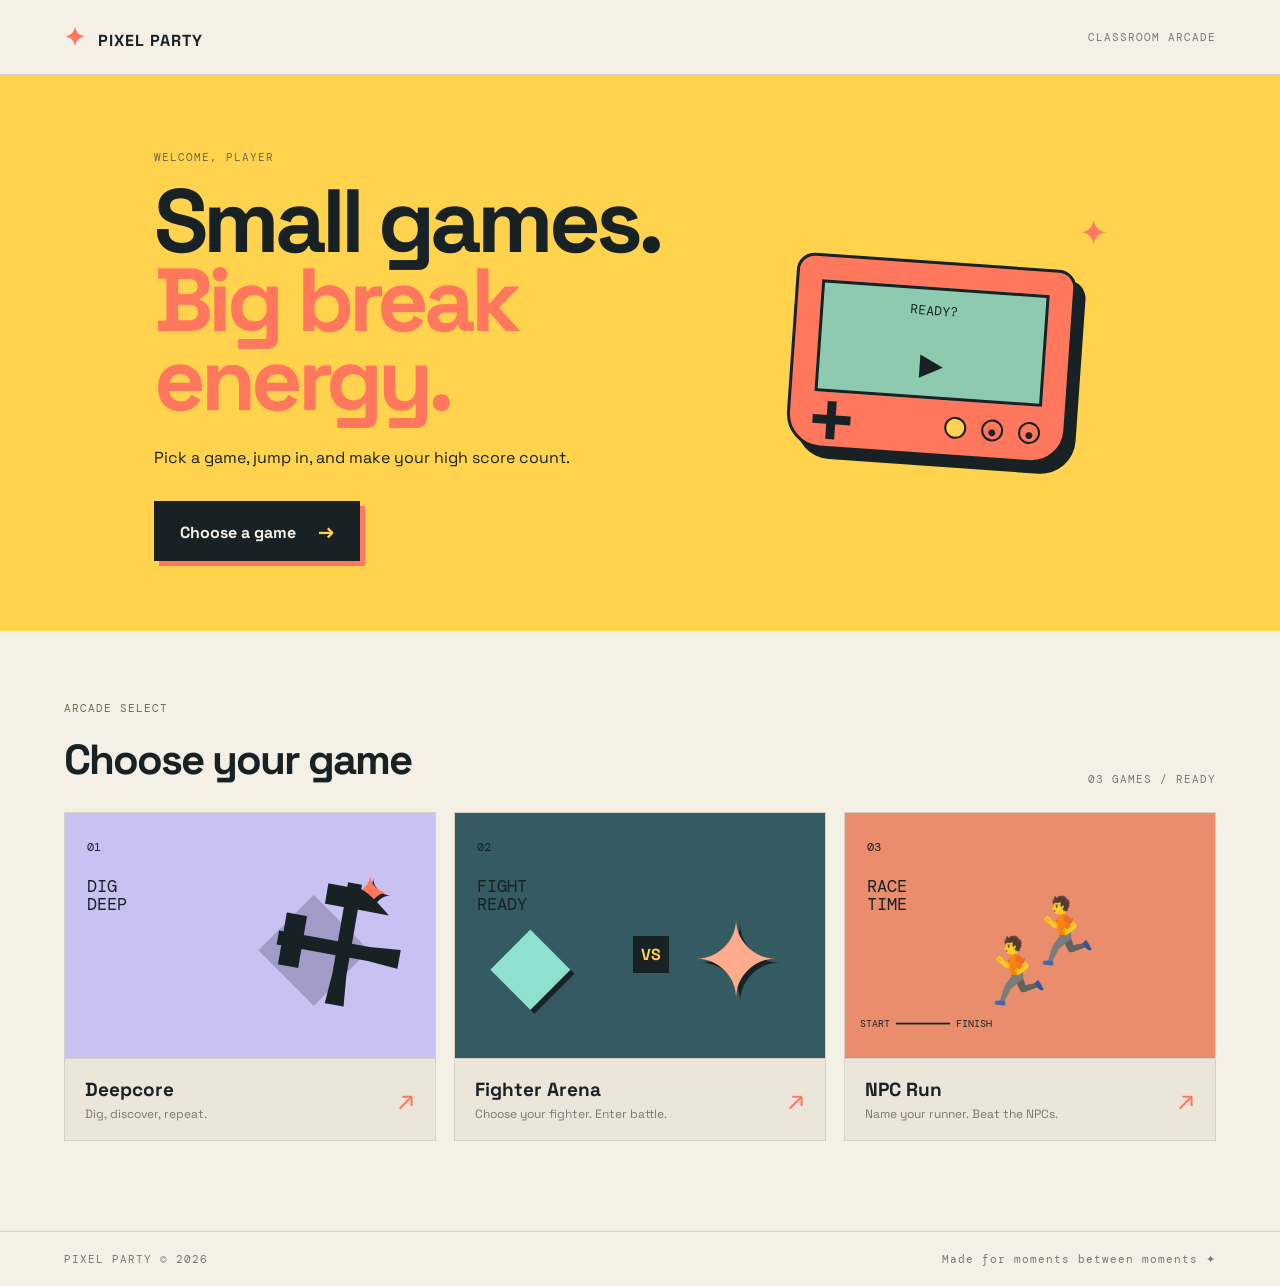
==== index.html @ 6f502d73 "chore: create initial project checkpoint" ====
<!doctype html><html lang="en"><head><meta charset="UTF-8"><meta name="viewport" content="width=device-width,initial-scale=1"><title>Pixel Party — Classroom Arcade</title><link rel="stylesheet" href="styles.css"></head><body><header class="topbar"><a class="logo" href="index.html"><span>✦</span> PIXEL PARTY</a><span class="school-tag">CLASSROOM ARCADE</span></header><main><section class="cover"><div class="cover-copy"><p class="kicker">WELCOME, PLAYER</p><h1>Small games.<br><i>Big break energy.</i></h1><p class="lede">Pick a game, jump in, and make your high score count.</p><a class="button primary" href="#games">Choose a game <span>→</span></a></div><div class="cover-art"><div class="sun">✦</div><div class="console"><div class="screen"><span>READY?</span><b>▶</b></div><div class="controls"><i></i><em></em><strong>●</strong><strong>●</strong></div></div></div></section><section class="games" id="games"><div class="section-top"><div><p class="kicker">ARCADE SELECT</p><h2>Choose your game</h2></div><span class="count">03 GAMES / READY</span></div><div class="game-grid"><a class="game-card clean-card" href="https://wryan0880-hash.github.io/Deepcore-Cave-Mining/"><div class="art"><span class="art-number">01</span><span class="art-title">DIG<br>DEEP</span><span class="room">◆</span><span class="trash t1">✦</span><span class="broom">⚒</span></div><div class="card-body"><div><h3>Deepcore</h3><p>Dig, discover, repeat.</p></div><span class="go">↗</span></div></a><a class="game-card hide-card" href="game.html?game=fighter"><div class="art fighter-art"><span class="art-number">02</span><span class="art-title">FIGHT<br>READY</span><span class="fighter-a">◆</span><span class="fighter-b">✦</span><b class="vs">VS</b></div><div class="card-body"><div><h3>Fighter Arena</h3><p>Choose your fighter. Enter battle.</p></div><span class="go">↗</span></div></a><a class="game-card maze-card" href="game.html?game=running"><div class="art runner-art"><span class="art-number">03</span><span class="art-title">RACE<br>TIME</span><span class="runner-a">🏃</span><span class="runner-b">🏃</span><span class="track">START ━━━━━━━━━ FINISH</span></div><div class="card-body"><div><h3>NPC Run</h3><p>Name your runner. Beat the NPCs.</p></div><span class="go">↗</span></div></a></div></section></main><footer><span>PIXEL PARTY © 2026</span><span>Made for moments between moments ✦</span></footer></body></html>
---- styles.css ----
@import url('https://fonts.googleapis.com/css2?family=DM+Mono&family=Space+Grotesk:wght@400;600;700&display=swap');:root{--ink:#182225;--cream:#f5f0e6;--orange:#ff775c;--yellow:#ffd34d;--mint:#bce8d2;--lav:#c9c1f1;--line:#d7d0c5}*{box-sizing:border-box}body{margin:0;background:var(--cream);color:var(--ink);font-family:'Space Grotesk',sans-serif}.topbar{height:75px;border-bottom:1px solid var(--line);display:flex;align-items:center;justify-content:space-between;padding:0 5vw}.logo{color:var(--ink);font-weight:700;letter-spacing:1px;text-decoration:none}.logo span{color:var(--orange);font-size:25px;margin-right:7px}.school-tag,.back,.count,.kicker,footer,.score small,.game-tip,.toolbar,.keys{font:11px 'DM Mono',monospace;letter-spacing:1px}.school-tag,.count{color:#777}.back{color:var(--cream);text-decoration:none}.cover{min-height:505px;padding:75px 12vw 70px;display:flex;justify-content:space-between;align-items:center;background:var(--yellow)}.cover-copy{max-width:510px}.kicker{color:#71684f;margin:0 0 18px}.cover h1{font-size:clamp(52px,7vw,92px);line-height:.88;letter-spacing:-5px;margin:0 0 27px}.cover h1 i{color:var(--orange);font-style:normal}.lede{font-size:16px;line-height:1.6;max-width:425px;margin:0 0 30px}.button{display:inline-block;padding:15px 24px;border:2px solid var(--ink);background:var(--ink);color:var(--cream);text-decoration:none;font-weight:700;box-shadow:5px 5px var(--orange)}.button span{color:var(--yellow);font-size:20px;margin-left:18px}.cover-art{width:380px;height:300px;position:relative}.console{position:absolute;top:55px;left:45px;width:280px;height:195px;background:var(--orange);border:3px solid var(--ink);border-radius:18px 18px 35px 35px;box-shadow:10px 10px var(--ink);transform:rotate(4deg);padding:23px}.screen{height:112px;border:3px solid var(--ink);background:#8dcab0;display:grid;place-items:center;color:var(--ink);font:13px 'DM Mono';gap:3px}.screen b{font-size:28px}.controls{display:flex;align-items:center;gap:15px;padding-top:16px}.controls i{width:38px;height:9px;background:var(--ink);display:block;position:relative}.controls i:after{content:'';position:absolute;width:9px;height:38px;background:var(--ink);left:14px;top:-14px}.controls em,.controls strong{width:22px;height:22px;border:2px solid var(--ink);border-radius:50%;font-style:normal;text-align:center}.controls em{margin-left:auto;background:var(--yellow)}.sun,.spark{position:absolute;color:var(--orange);font-size:35px}.sun{right:18px;top:5px}.spark-a{left:10px;bottom:20px}.spark-b{right:0;bottom:75px;font-size:50px}.games{padding:70px 5vw 90px}.section-top{display:flex;justify-content:space-between;align-items:end;margin-bottom:26px}.section-top h2{font-size:42px;letter-spacing:-2px;margin:0}.game-grid{display:grid;grid-template-columns:repeat(3,1fr);gap:18px}.game-card{color:var(--ink);text-decoration:none;border:1px solid var(--line);background:#ebe5da;transition:.2s}.game-card:hover{transform:translateY(-6px);box-shadow:7px 7px var(--orange)}.art{height:245px;position:relative;overflow:hidden;padding:22px}.clean-card .art{background:var(--lav)}.hide-card .art{background:var(--mint)}.maze-card .art{background:#ffb193}.art-number{font:12px 'DM Mono'}.art-title{position:absolute;left:22px;top:65px;font:17px 'DM Mono';line-height:1.05}.room{position:absolute;right:65px;bottom:28px;font-size:145px;color:#a29bc8}.trash{position:absolute;font-size:48px;color:var(--orange);text-shadow:3px 3px var(--ink)}.t1{right:45px;top:50px}.t2{right:125px;bottom:31px;color:var(--yellow)}.broom{position:absolute;right:30px;bottom:15px;font-size:150px;transform:rotate(-35deg)}.bush{position:absolute;right:36px;bottom:5px;font-size:180px;color:#60aa84}.eyes{position:absolute;right:96px;bottom:97px;font-size:25px;letter-spacing:12px;background:var(--ink);color:var(--cream);padding:4px 2px;border-radius:50%}.leaf{position:absolute;right:27px;top:31px;color:var(--orange);font-size:35px}.mini-maze{position:absolute;right:35px;top:48px;font:38px 'DM Mono';line-height:1.35;transform:rotate(-8deg)}.maze-dot{position:absolute;right:68px;bottom:42px;font-size:25px;color:var(--yellow)}.card-body{padding:18px 20px;display:flex;justify-content:space-between;align-items:center;border-top:1px solid var(--line)}.card-body h3{font-size:19px;margin:0 0 4px}.card-body p{color:#777;margin:0;font-size:12px}.go{font-size:27px;color:var(--orange)}footer{border-top:1px solid var(--line);padding:20px 5vw;color:#777;display:flex;justify-content:space-between}.game-page{background:var(--ink);color:var(--cream);min-height:100vh}.game-page .topbar{border-color:#41484a}.play{max-width:950px;margin:auto;padding:62px 24px}.play-head{display:flex;justify-content:space-between;align-items:end;margin-bottom:28px}.play-head .kicker{color:var(--yellow)}.play h1{font-size:clamp(45px,7vw,72px);letter-spacing:-4px;margin:0 0 8px}.play-head p:not(.kicker){color:#aeb4b1;margin:0}.score{border:1px solid #58605e;padding:12px 18px;text-align:right}.score small{display:block;color:#aeb4b1}.score b{font:29px 'DM Mono';color:var(--yellow)}#game-area{background:#eee8dd;color:var(--ink);padding:20px;border:1px solid #777;min-height:450px}.toolbar{display:flex;justify-content:space-between;align-items:center;margin-bottom:14px}.toolbar button{font:inherit;border:0;background:none;text-decoration:underline;cursor:pointer}.clean-board,.seek-board{height:360px;position:relative;overflow:hidden;border:5px solid #67607e}.clean-board{background:var(--lav)}.item{position:absolute;border:0;background:none;font-size:38px;cursor:pointer;transition:.15s}.item:hover{transform:scale(1.2)}.item.found{transform:scale(2);opacity:0}.seek-board{background:#9bd1ad;border-color:#477c5c}.seek-board:before{content:'🌳  🌿  🌳  🌿  🌳  🌿  🌳';position:absolute;inset:20px;color:#3b865a;font-size:75px;line-height:1.8;opacity:.7}.seek-board button{position:absolute;z-index:1;border:0;background:transparent;color:transparent;font-size:23px;cursor:pointer}.game-tip{text-align:center;color:#777;padding-top:15px}.maze-board{display:grid;grid-template-columns:repeat(9,1fr);max-width:540px;margin:auto;border:7px solid #5d556d;background:#5d556d;gap:4px}.cell{aspect-ratio:1;background:#ede2c9;display:grid;place-items:center;font-size:22px}.cell.wall{background:#5d556d}.cell.player{background:var(--orange)}.cell.goal{background:var(--yellow)}.keys{text-align:center;color:#777;margin-top:15px}@media(max-width:760px){.cover{padding:55px 8vw;display:block}.cover-art{width:100%;height:270px;margin-top:30px}.console{left:10%}.game-grid{grid-template-columns:1fr}.game-card:not(:first-child){display:none}.section-top{display:block}.count{display:block;margin-top:15px}.school-tag{display:none}.play{padding:45px 15px}.play-head{align-items:start}footer{display:block}footer span{display:block;margin:5px 0}}
.fighter-art{background:#345b61!important}.fighter-a,.fighter-b{position:absolute;font-size:105px;bottom:30px;text-shadow:4px 4px var(--ink)}.fighter-a{left:35px;color:#8ee1d1}.fighter-b{right:45px;color:#ffac8e}.vs{position:absolute;left:48%;top:50%;background:var(--ink);color:var(--yellow);padding:8px}.runner-art{background:#e98d6c!important}.runner-a,.runner-b{position:absolute;font-size:65px;bottom:45px}.runner-a{left:35%}.runner-b{right:30%;bottom:85px}.track{position:absolute;bottom:28px;left:15px;font:10px 'DM Mono'}.fighter-select,.battle,.runner-game{background:#eee8dd;color:var(--ink);padding:28px;text-align:center;border:2px solid #777}.fighter-choice{display:flex;justify-content:center;gap:12px;margin:25px 0}.fighter-choice button{width:150px;height:170px;background:#394d67;color:white;border:2px solid #777;font-size:60px;cursor:pointer}.fighter-choice button:nth-child(2){background:#345b61}.fighter-choice button:nth-child(3){background:#713e55}.fighter-choice button.selected,.fighter-choice button:hover{border-color:var(--orange);box-shadow:5px 5px var(--orange)}.fighter-choice b,.fighter-choice small{display:block;font-size:18px}.fighter-choice small{font:10px 'DM Mono'}.fighter-select button:disabled{opacity:.5}.battle{display:none}.battle-stage{font-size:75px;display:flex;justify-content:center;gap:40px;margin:25px}.battle-stage span{font:20px 'DM Mono';padding-top:25px}.battle-menu,.move-list{display:flex;justify-content:center;gap:8px;margin:18px;flex-wrap:wrap}.battle-menu button,.move-list button{background:#292a32;color:var(--cream);border:2px solid #777;padding:12px;font:11px 'DM Mono';cursor:pointer}.move-list button:hover,.battle-menu button:hover{border-color:var(--orange)}.runner-game{background:linear-gradient(#e9906c 0 38%,#3e4d5e 38%);min-height:520px;overflow:hidden}.runner-game input{padding:14px;background:#20252b;color:white;border:2px solid #aaa;margin:14px}.run-track{height:270px;margin-top:25px;position:relative;border:3px solid var(--yellow);background:repeating-linear-gradient(0deg,transparent 0 50px,rgba(255,255,255,.5) 51px 53px);overflow:hidden}.start-line,.finish-line{position:absolute;top:0;bottom:0;border-left:4px solid var(--yellow);writing-mode:vertical-rl;padding:10px;font:10px 'DM Mono';color:var(--yellow)}.start-line{left:3%}.finish-line{right:4%}.you-run,.npc{position:absolute;left:7%;font-size:55px}.you-run{top:8px;filter:drop-shadow(0 0 5px var(--yellow));z-index:2}.you-run b{font:10px 'DM Mono';display:block;color:var(--yellow)}.npc{animation:none}.n1{top:60px}.n2{top:112px}.n3{top:164px}.runner-game.racing .you-run,.runner-game.racing .npc{animation:run-right 8s linear forwards}.n1{animation-delay:.4s!important}.n2{animation-delay:.8s!important}.n3{animation-delay:1.1s!important}@keyframes run-right{to{left:82%}}.timing{width:170px;height:60px;margin:20px auto;border:3px solid var(--yellow);border-radius:50%;display:grid;place-items:center;font:10px 'DM Mono'}.timing.ready{animation:ring 1.3s linear infinite}@keyframes ring{0%{box-shadow:0 0 0 40px rgba(255,212,73,.05)}100%{box-shadow:0 0 0 2px var(--orange)}}
.timing-panel{margin:20px auto;padding:18px;max-width:420px;background:#292a32;color:var(--cream);border:2px solid var(--yellow)}.timing-panel b{display:block;color:var(--yellow);font:12px 'DM Mono';margin-bottom:14px}.timing-panel small{display:block;color:#aaa;font:10px 'DM Mono';margin-top:12px}.timing-bar{height:20px;background:#555;border:2px solid #aaa;position:relative;cursor:pointer;overflow:hidden}.timing-bar:after{content:'';position:absolute;left:43%;width:14%;height:100%;background:var(--orange)}.timing-bar i{position:absolute;left:0;top:-4px;height:26px;width:5px;background:white;box-shadow:0 0 8px white;z-index:2}
.timing-bar:after{left:36%!important;width:28%!important}
.game-page #game-area{background:transparent;color:var(--cream);border:0;padding:0}.fighter-select,.battle,.runner-game{background:#191a1e;color:var(--cream);border:2px solid var(--yellow);box-shadow:7px 7px var(--orange)}.fighter-select p,.battle p,.runner-game p{color:#aaa}.fighter-choice button{background:#292a32;color:var(--cream);border-color:#777}.fighter-choice button:nth-child(2){background:#345b61}.fighter-choice button:nth-child(3){background:#713e55}.battle h2,.runner-game h2{color:var(--cream)}.battle-menu button,.move-list button{background:#292a32;color:var(--cream);border-color:#777}.battle-menu button:hover,.move-list button:hover{border-color:var(--yellow);color:var(--yellow)}.runner-game input{background:#292a32;border-color:#777;color:var(--cream)}
.move-list button[data-damage]::after{content:attr(data-damage) ' DMG';margin-left:12px;color:var(--orange);font:10px 'DM Mono'}
.tranquil-game{background:linear-gradient(145deg,#202d3a,#314f58)!important;color:var(--cream)!important;min-height:430px}.calm-meter{height:34px;max-width:580px;margin:45px auto 28px;position:relative;background:#18232b;border:3px solid #8bd6c0;border-radius:8px;cursor:pointer;overflow:hidden}.calm-zone{position:absolute;left:38%;width:24%;height:100%;background:#86d6aa;box-shadow:0 0 22px #86d6aa}.calm-marker{position:absolute;left:0;top:-7px;width:8px;height:42px;background:#fff4bd;box-shadow:0 0 12px #fff4bd;z-index:2}.calm-marker.calm-moving{animation:calm-slide 1.8s ease-in-out infinite alternate}@keyframes calm-slide{from{left:2%}to{left:96%}}
.lane-rhythm{background:linear-gradient(160deg,#1d3440,#263b4e);color:var(--cream);padding:28px;text-align:center;border:2px solid #86d6aa;box-shadow:0 0 25px rgba(134,214,170,.25)}.falling-lanes{display:grid;grid-template-columns:repeat(4,1fr);gap:5px;max-width:520px;height:390px;margin:25px auto;overflow:hidden;background:#18242e;border:3px solid #86d6aa}.falling-lanes>div{position:relative;border-left:1px solid #42606b;border-right:1px solid #42606b;background:linear-gradient(#243744,#1b2934)}.falling-lanes>div:after{content:'';position:absolute;left:0;right:0;bottom:45px;height:4px;background:#fff0ad;box-shadow:0 0 12px #fff0ad}.falling-lanes b{position:absolute;bottom:13px;left:0;right:0;color:#86d6aa;font:12px 'DM Mono';z-index:3}.falling-note{position:absolute;left:50%;top:-30px;transform:translateX(-50%);color:#fff0ad;font-size:30px;text-shadow:0 0 12px #86d6aa;animation:beat-fall 1.9s linear forwards;z-index:2}.falling-lanes>div.hit{background:#41635f}.falling-lanes>div.hit:after{box-shadow:0 0 25px #fff0ad}@keyframes beat-fall{to{top:calc(100% - 72px)}}
.mode-select{display:flex;justify-content:center;gap:8px;margin:18px}.mode-select button{background:#243744;color:var(--cream);border:2px solid #5b8185;padding:10px 15px;font:11px 'DM Mono';cursor:pointer}.mode-select button.selected,.mode-select button:hover{background:#86d6aa;color:#182225;border-color:#fff0ad}.falling-note{animation-duration:var(--fall-time,1.9s)}
.lane-rhythm.hard-mode .falling-note{animation-duration:.72s!important}.lane-rhythm.hard-mode .falling-lanes>div:after{background:#ff775c;box-shadow:0 0 18px #ff775c}.lane-rhythm.hard-mode .falling-lanes{border-color:#ff775c}
.lane-rhythm .falling-note{animation-duration:1.9s!important}.lane-rhythm .falling-lanes>div:after{height:16px;bottom:38px}
.lane-rhythm{position:relative;background:linear-gradient(160deg,#172d3b,#245263)!important;border:1px solid #91e1c2!important;box-shadow:0 14px 35px rgba(4,18,28,.45),inset 0 0 45px rgba(145,225,194,.08)!important;overflow:hidden}.lane-rhythm:before{content:'〰 〰 〰 〰 〰 〰 〰 〰';position:absolute;left:-5%;right:-5%;bottom:16px;color:rgba(145,225,194,.14);font-size:30px;letter-spacing:18px;white-space:nowrap;pointer-events:none}.lane-rhythm h2{font-weight:600;letter-spacing:-1px}.lane-rhythm .kicker{color:#91e1c2}.falling-lanes{position:relative;z-index:1;border:1px solid rgba(145,225,194,.45);border-radius:10px;box-shadow:0 0 24px rgba(145,225,194,.14);background:rgba(8,24,34,.72)}.falling-lanes>div{background:linear-gradient(180deg,rgba(42,77,91,.6),rgba(13,31,42,.78));border-color:rgba(145,225,194,.16)}.falling-lanes>div:after{height:18px!important;bottom:36px!important;background:#fff0ad;border-radius:99px;box-shadow:0 0 18px #fff0ad}.falling-lanes b{color:#91e1c2}.falling-note{color:#fff0ad;font-size:26px;text-shadow:0 0 8px #fff0ad,0 0 20px #91e1c2}.mode-select button{border-radius:99px}.lane-rhythm .button{position:relative;z-index:2;background:#91e1c2;color:#172d3b;box-shadow:4px 4px #ffd34d}.lane-rhythm .button:hover{background:#fff0ad}.lane-rhythm #beat-score{color:#fff0ad;font-weight:600;letter-spacing:1px}
.falling-note{animation-fill-mode:forwards}@keyframes beat-fall{from{top:-30px}to{top:calc(100% + 35px)}}
.falling-note{font-size:18px!important;line-height:1;width:20px;height:20px;text-align:center}
.falling-note{font-size:20px!important;width:32px;height:32px;line-height:32px;border-radius:50%;background:#fff0ad;color:#245263;box-shadow:0 0 14px #fff0ad;text-shadow:none}
.falling-lanes>div:after{left:50%!important;right:auto!important;bottom:28px!important;width:46px;height:46px!important;transform:translateX(-50%);border-radius:50%;background:rgba(255,240,173,.22)!important;border:3px solid #fff0ad;box-shadow:0 0 18px #fff0ad!important}
.rhythm-feedback{position:absolute;left:50%;top:50%;transform:translate(-50%,-50%);z-index:8;color:#fff0ad;font:700 24px 'DM Mono';letter-spacing:2px;text-shadow:0 0 12px #86d6aa;pointer-events:none;animation:feedback-pop .65s ease-out forwards}@keyframes feedback-pop{from{opacity:1;transform:translate(-50%,-50%) scale(.8)}to{opacity:0;transform:translate(-50%,-90%) scale(1.15)}}
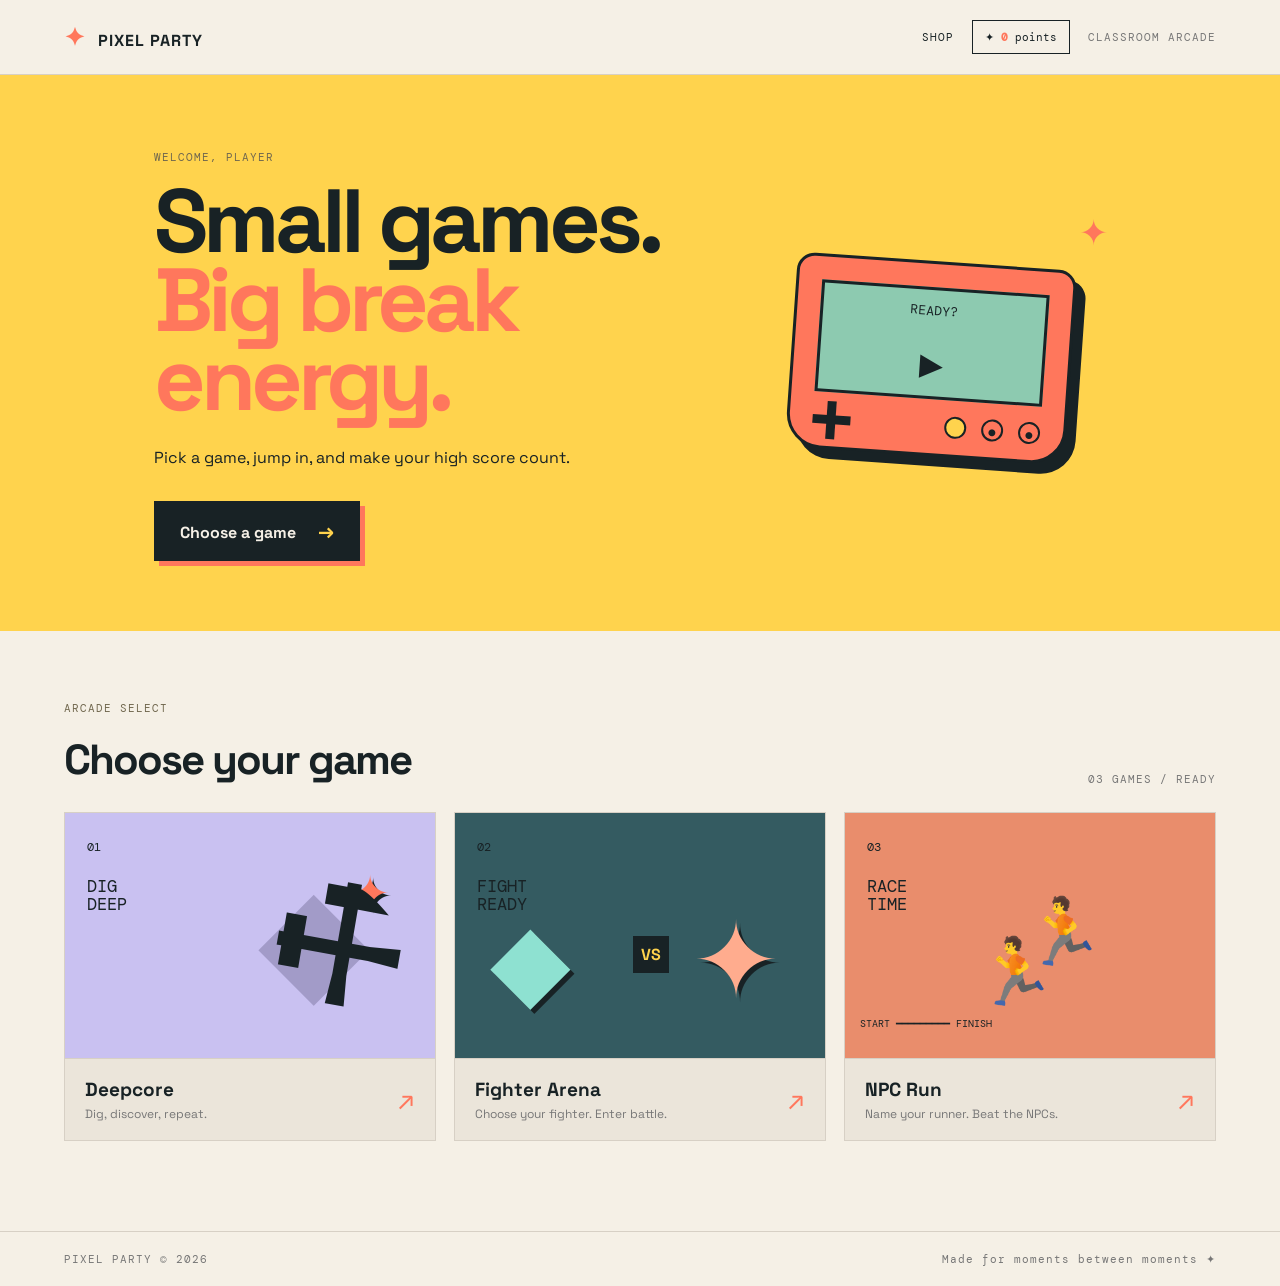
==== commit b63d5b5e: "feat: add local points system and retro style shop" ====
--- a/index.html
+++ b/index.html
@@ -1 +1,5 @@
-<!doctype html><html lang="en"><head><meta charset="UTF-8"><meta name="viewport" content="width=device-width,initial-scale=1"><title>Pixel Party — Classroom Arcade</title><link rel="stylesheet" href="styles.css"></head><body><header class="topbar"><a class="logo" href="index.html"><span>✦</span> PIXEL PARTY</a><span class="school-tag">CLASSROOM ARCADE</span></header><main><section class="cover"><div class="cover-copy"><p class="kicker">WELCOME, PLAYER</p><h1>Small games.<br><i>Big break energy.</i></h1><p class="lede">Pick a game, jump in, and make your high score count.</p><a class="button primary" href="#games">Choose a game <span>→</span></a></div><div class="cover-art"><div class="sun">✦</div><div class="console"><div class="screen"><span>READY?</span><b>▶</b></div><div class="controls"><i></i><em></em><strong>●</strong><strong>●</strong></div></div></div></section><section class="games" id="games"><div class="section-top"><div><p class="kicker">ARCADE SELECT</p><h2>Choose your game</h2></div><span class="count">03 GAMES / READY</span></div><div class="game-grid"><a class="game-card clean-card" href="https://wryan0880-hash.github.io/Deepcore-Cave-Mining/"><div class="art"><span class="art-number">01</span><span class="art-title">DIG<br>DEEP</span><span class="room">◆</span><span class="trash t1">✦</span><span class="broom">⚒</span></div><div class="card-body"><div><h3>Deepcore</h3><p>Dig, discover, repeat.</p></div><span class="go">↗</span></div></a><a class="game-card hide-card" href="game.html?game=fighter"><div class="art fighter-art"><span class="art-number">02</span><span class="art-title">FIGHT<br>READY</span><span class="fighter-a">◆</span><span class="fighter-b">✦</span><b class="vs">VS</b></div><div class="card-body"><div><h3>Fighter Arena</h3><p>Choose your fighter. Enter battle.</p></div><span class="go">↗</span></div></a><a class="game-card maze-card" href="game.html?game=running"><div class="art runner-art"><span class="art-number">03</span><span class="art-title">RACE<br>TIME</span><span class="runner-a">🏃</span><span class="runner-b">🏃</span><span class="track">START ━━━━━━━━━ FINISH</span></div><div class="card-body"><div><h3>NPC Run</h3><p>Name your runner. Beat the NPCs.</p></div><span class="go">↗</span></div></a></div></section></main><footer><span>PIXEL PARTY © 2026</span><span>Made for moments between moments ✦</span></footer></body></html>
+<!doctype html>
+<html lang="en"><head><meta charset="UTF-8"><meta name="viewport" content="width=device-width,initial-scale=1,maximum-scale=1,user-scalable=no,viewport-fit=cover"><meta name="theme-color" content="#ffd34d"><title>Pixel Party — Classroom Arcade</title><link rel="stylesheet" href="styles.css"><script src="score.js"></script></head>
+<body><header class="topbar"><a class="logo" href="index.html"><span>✦</span> PIXEL PARTY</a><nav><a class="nav-link" href="shop.html">Shop</a><span class="points-pill">✦ <b data-points>0</b> points</span><span class="school-tag">CLASSROOM ARCADE</span></nav></header>
+<main><section class="cover"><div class="cover-copy"><p class="kicker">WELCOME, PLAYER</p><h1>Small games.<br><i>Big break energy.</i></h1><p class="lede">Pick a game, jump in, and make your high score count.</p><a class="button primary" href="#games">Choose a game <span>→</span></a></div><div class="cover-art"><div class="sun">✦</div><div class="console"><div class="screen"><span>READY?</span><b>▶</b></div><div class="controls"><i></i><em></em><strong>●</strong><strong>●</strong></div></div></div></section>
+<section class="games" id="games"><div class="section-top"><div><p class="kicker">ARCADE SELECT</p><h2>Choose your game</h2></div><span class="count">03 GAMES / READY</span></div><div class="game-grid"><a class="game-card clean-card" href="https://wryan0880-hash.github.io/Deepcore-Cave-Mining/"><div class="art"><span class="art-number">01</span><span class="art-title">DIG<br>DEEP</span><span class="room">◆</span><span class="trash t1">✦</span><span class="broom">⚒</span></div><div class="card-body"><div><h3>Deepcore</h3><p>Dig, discover, repeat.</p></div><span class="go">↗</span></div></a><a class="game-card hide-card" href="game.html?game=fighter"><div class="art fighter-art"><span class="art-number">02</span><span class="art-title">FIGHT<br>READY</span><span class="fighter-a">◆</span><span class="fighter-b">✦</span><b class="vs">VS</b></div><div class="card-body"><div><h3>Fighter Arena</h3><p>Choose your fighter. Enter battle.</p></div><span class="go">↗</span></div></a><a class="game-card maze-card" href="game.html?game=running"><div class="art runner-art"><span class="art-number">03</span><span class="art-title">RACE<br>TIME</span><span class="runner-a">🏃</span><span class="runner-b">🏃</span><span class="track">START ━━━━━━━━━ FINISH</span></div><div class="card-body"><div><h3>NPC Run</h3><p>Name your runner. Beat the NPCs.</p></div><span class="go">↗</span></div></a></div></section></main><footer><span>PIXEL PARTY © 2026</span><span>Made for moments between moments ✦</span></footer></body></html>
--- a/styles.css
+++ b/styles.css
@@ -13,5 +13,16 @@
 .falling-note{animation-fill-mode:forwards}@keyframes beat-fall{from{top:-30px}to{top:calc(100% + 35px)}}
 .falling-note{font-size:18px!important;line-height:1;width:20px;height:20px;text-align:center}
 .falling-note{font-size:20px!important;width:32px;height:32px;line-height:32px;border-radius:50%;background:#fff0ad;color:#245263;box-shadow:0 0 14px #fff0ad;text-shadow:none}
+.button,.game-card,.game-card *,.fighter-choice button,.battle-menu button,.move-list button,.mode-select button,.timing-bar,.calm-meter,.falling-lanes>[data-key]{touch-action:manipulation}
+html{min-height:100%;overscroll-behavior:none}body{min-height:100dvh;overscroll-behavior:none;-webkit-tap-highlight-color:transparent}button,a{touch-action:manipulation}button{min-height:44px}
+@media(max-width:760px){
+  .topbar{height:58px;padding:0 max(18px,env(safe-area-inset-left)) 0 max(18px,env(safe-area-inset-right))}
+  .cover{min-height:calc(100dvh - 58px);padding:34px 20px 28px;overflow:hidden}.cover h1{font-size:clamp(43px,14vw,68px);letter-spacing:-3px}.cover-art{height:210px;margin-top:12px}.console{top:18px;left:50%;width:min(280px,84vw);transform:translateX(-50%) rotate(3deg)}
+  .games{padding:42px 20px 55px}.section-top h2{font-size:34px}.game-grid{gap:16px}.art{height:205px}.game-card:hover{transform:none}.card-body{min-height:82px;padding:16px}.go{font-size:32px}
+  footer{padding:18px 20px;font-size:10px}
+  .game-page{height:100dvh;min-height:100dvh;overflow:hidden}.play{height:calc(100dvh - 58px);overflow:hidden;padding:22px 12px 18px}.play-head{margin-bottom:14px}.play h1{font-size:clamp(34px,11vw,54px);letter-spacing:-2px}.play-head p:not(.kicker){font-size:13px}.game-page #game-area{max-height:calc(100dvh - 160px);overflow:hidden}.fighter-select,.battle,.runner-game,.lane-rhythm{padding:16px 12px}.fighter-choice{gap:7px;margin:16px 0}.fighter-choice button{width:31%;height:132px;font-size:42px;padding:5px}.fighter-choice b{font-size:14px}.fighter-choice small{font-size:8px}.battle-stage{font-size:55px;gap:18px;margin:16px}.battle-menu,.move-list{gap:7px;margin:12px 0}.battle-menu button,.move-list button{min-height:48px;padding:10px 8px}.runner-game{min-height:0}.runner-game input{width:100%;margin:10px 0}.runner-game .button{width:100%}.run-track{height:220px;margin-top:15px}.timing-panel{margin:12px auto;padding:12px}.falling-lanes{height:min(52vh,330px);margin:16px auto}.lane-rhythm .button{width:100%}.mode-select{gap:5px;margin:12px 0}.mode-select button{flex:1;padding:10px 4px}.tranquil-game{min-height:0}.calm-meter{margin:28px auto 20px}
+}
+.topbar nav{display:flex;align-items:center;gap:18px}.nav-link{color:inherit;text-decoration:none;font:11px 'DM Mono',monospace;letter-spacing:1px;text-transform:uppercase}.points-pill{border:1px solid currentColor;padding:9px 12px;font:11px 'DM Mono',monospace;white-space:nowrap}.points-pill b{color:var(--orange)}.shop-main{max-width:900px;margin:auto;padding:70px 5vw}.shop-main h1{font-size:clamp(48px,7vw,82px);letter-spacing:-4px;margin:0 0 18px}.shop-main .lede{max-width:560px}.shop-card{display:grid;grid-template-columns:220px 1fr;gap:30px;margin-top:42px;padding:30px;border:1px solid var(--line);background:#ebe5da}.shop-art{display:grid;place-items:center;background:var(--orange);border:3px solid var(--ink);font-size:120px;min-height:220px;box-shadow:8px 8px var(--ink)}.shop-copy h2{font-size:32px;margin:0 0 10px}.shop-copy p{line-height:1.6}.shop-note{font:12px 'DM Mono',monospace;color:#777}.shop-note b{color:var(--orange)}button:disabled{cursor:not-allowed;opacity:.55}.retro{--ink:#2d1b10;--cream:#f7dba5;--orange:#d95f27;--yellow:#f1b83b;--mint:#b8c96b;--lav:#d39a67;--line:#9b633e}.retro body{font-family:'DM Mono',monospace}.retro .cover{background:var(--yellow)}.retro .game-card,.retro .shop-card{border-width:2px;box-shadow:5px 5px var(--ink)}
+@media(max-width:760px){.topbar nav{gap:8px}.school-tag{display:none}.points-pill{padding:8px}.shop-main{padding:42px 20px}.shop-card{grid-template-columns:1fr;padding:18px;gap:20px}.shop-art{min-height:150px;font-size:90px}}
 .falling-lanes>div:after{left:50%!important;right:auto!important;bottom:28px!important;width:46px;height:46px!important;transform:translateX(-50%);border-radius:50%;background:rgba(255,240,173,.22)!important;border:3px solid #fff0ad;box-shadow:0 0 18px #fff0ad!important}
 .rhythm-feedback{position:absolute;left:50%;top:50%;transform:translate(-50%,-50%);z-index:8;color:#fff0ad;font:700 24px 'DM Mono';letter-spacing:2px;text-shadow:0 0 12px #86d6aa;pointer-events:none;animation:feedback-pop .65s ease-out forwards}@keyframes feedback-pop{from{opacity:1;transform:translate(-50%,-50%) scale(.8)}to{opacity:0;transform:translate(-50%,-90%) scale(1.15)}}
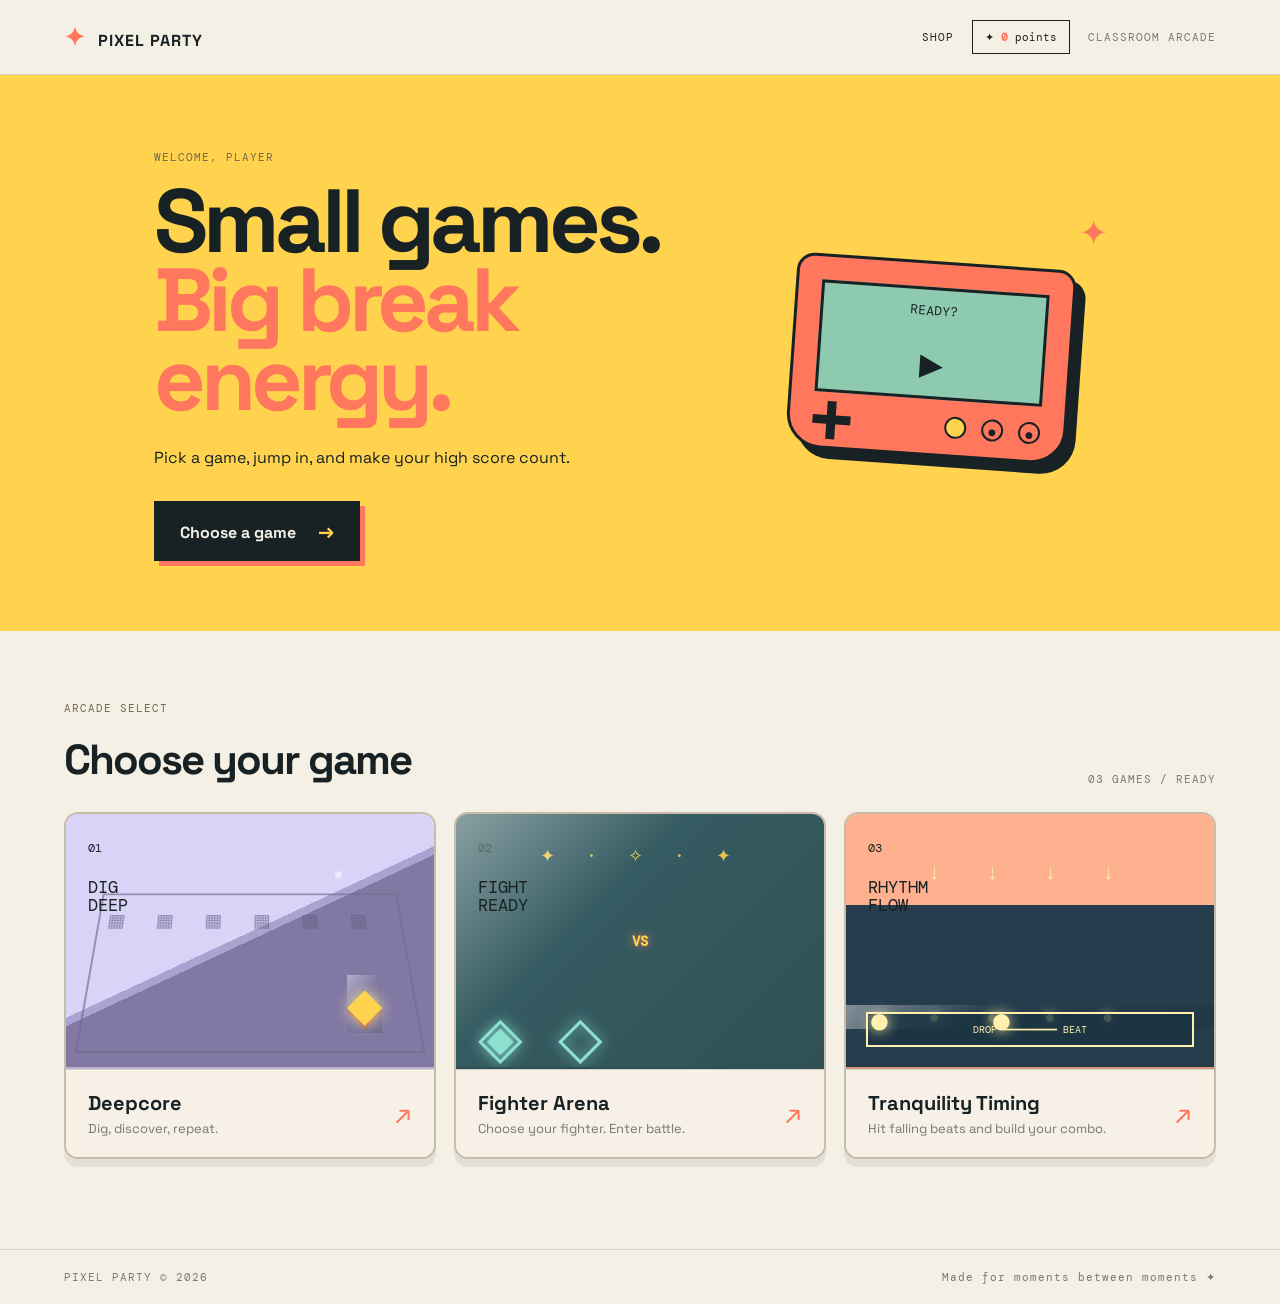
==== commit 422b6cdb: "chore: save point before Fuse Zoo button change" ====
--- a/index.html
+++ b/index.html
@@ -2,4 +2,4 @@
 <html lang="en"><head><meta charset="UTF-8"><meta name="viewport" content="width=device-width,initial-scale=1,maximum-scale=1,user-scalable=no,viewport-fit=cover"><meta name="theme-color" content="#ffd34d"><title>Pixel Party — Classroom Arcade</title><link rel="stylesheet" href="styles.css"><script src="score.js"></script></head>
 <body><header class="topbar"><a class="logo" href="index.html"><span>✦</span> PIXEL PARTY</a><nav><a class="nav-link" href="shop.html">Shop</a><span class="points-pill">✦ <b data-points>0</b> points</span><span class="school-tag">CLASSROOM ARCADE</span></nav></header>
 <main><section class="cover"><div class="cover-copy"><p class="kicker">WELCOME, PLAYER</p><h1>Small games.<br><i>Big break energy.</i></h1><p class="lede">Pick a game, jump in, and make your high score count.</p><a class="button primary" href="#games">Choose a game <span>→</span></a></div><div class="cover-art"><div class="sun">✦</div><div class="console"><div class="screen"><span>READY?</span><b>▶</b></div><div class="controls"><i></i><em></em><strong>●</strong><strong>●</strong></div></div></div></section>
-<section class="games" id="games"><div class="section-top"><div><p class="kicker">ARCADE SELECT</p><h2>Choose your game</h2></div><span class="count">03 GAMES / READY</span></div><div class="game-grid"><a class="game-card clean-card" href="https://wryan0880-hash.github.io/Deepcore-Cave-Mining/"><div class="art"><span class="art-number">01</span><span class="art-title">DIG<br>DEEP</span><span class="room">◆</span><span class="trash t1">✦</span><span class="broom">⚒</span></div><div class="card-body"><div><h3>Deepcore</h3><p>Dig, discover, repeat.</p></div><span class="go">↗</span></div></a><a class="game-card hide-card" href="game.html?game=fighter"><div class="art fighter-art"><span class="art-number">02</span><span class="art-title">FIGHT<br>READY</span><span class="fighter-a">◆</span><span class="fighter-b">✦</span><b class="vs">VS</b></div><div class="card-body"><div><h3>Fighter Arena</h3><p>Choose your fighter. Enter battle.</p></div><span class="go">↗</span></div></a><a class="game-card maze-card" href="game.html?game=running"><div class="art runner-art"><span class="art-number">03</span><span class="art-title">RACE<br>TIME</span><span class="runner-a">🏃</span><span class="runner-b">🏃</span><span class="track">START ━━━━━━━━━ FINISH</span></div><div class="card-body"><div><h3>NPC Run</h3><p>Name your runner. Beat the NPCs.</p></div><span class="go">↗</span></div></a></div></section></main><footer><span>PIXEL PARTY © 2026</span><span>Made for moments between moments ✦</span></footer></body></html>
+<section class="games" id="games"><div class="section-top"><div><p class="kicker">ARCADE SELECT</p><h2>Choose your game</h2></div><span class="count">03 GAMES / READY</span></div><div class="game-grid"><a class="game-card clean-card" href="https://wryan0880-hash.github.io/Deepcore-Cave-Mining/"><div class="art"><span class="art-number">01</span><span class="art-title">DIG<br>DEEP</span><span class="room">◆</span><span class="trash t1">✦</span><span class="broom">⚒</span></div><div class="card-body"><div><h3>Deepcore</h3><p>Dig, discover, repeat.</p></div><span class="go">↗</span></div></a><a class="game-card hide-card" href="game.html?game=fighter"><div class="art fighter-art"><span class="art-number">02</span><span class="art-title">FIGHT<br>READY</span><span class="fighter-a">◆</span><span class="fighter-b">✦</span><b class="vs">VS</b></div><div class="card-body"><div><h3>Fighter Arena</h3><p>Choose your fighter. Enter battle.</p></div><span class="go">↗</span></div></a><a class="game-card maze-card" href="game.html?game=running"><div class="art runner-art"><span class="art-number">03</span><span class="art-title">RHYTHM<br>FLOW</span><span class="runner-a">◆</span><span class="runner-b">✦</span><span class="track">DROP ━━━━━━━━━ BEAT</span></div><div class="card-body"><div><h3>Tranquility Timing</h3><p>Hit falling beats and build your combo.</p></div><span class="go">↗</span></div></a></div></section></main><footer><span>PIXEL PARTY © 2026</span><span>Made for moments between moments ✦</span></footer></body></html>
--- a/styles.css
+++ b/styles.css
@@ -26,3 +26,18 @@
 @media(max-width:760px){.topbar nav{gap:8px}.school-tag{display:none}.points-pill{padding:8px}.shop-main{padding:42px 20px}.shop-card{grid-template-columns:1fr;padding:18px;gap:20px}.shop-art{min-height:150px;font-size:90px}}
 .falling-lanes>div:after{left:50%!important;right:auto!important;bottom:28px!important;width:46px;height:46px!important;transform:translateX(-50%);border-radius:50%;background:rgba(255,240,173,.22)!important;border:3px solid #fff0ad;box-shadow:0 0 18px #fff0ad!important}
 .rhythm-feedback{position:absolute;left:50%;top:50%;transform:translate(-50%,-50%);z-index:8;color:#fff0ad;font:700 24px 'DM Mono';letter-spacing:2px;text-shadow:0 0 12px #86d6aa;pointer-events:none;animation:feedback-pop .65s ease-out forwards}@keyframes feedback-pop{from{opacity:1;transform:translate(-50%,-50%) scale(.8)}to{opacity:0;transform:translate(-50%,-90%) scale(1.15)}}
+.game-card{border:2px solid #c8bca8;border-radius:14px;overflow:hidden;background:#f6f0e6;box-shadow:0 8px 0 rgba(24,34,37,.08)}.game-card:hover{box-shadow:8px 10px 0 var(--orange)}.art{height:255px;border-bottom:2px solid rgba(24,34,37,.18);isolation:isolate}.art:after{content:'';position:absolute;inset:0;pointer-events:none;opacity:.28;background:linear-gradient(135deg,rgba(255,255,255,.42),transparent 38%,rgba(24,34,37,.18))}.clean-card .art{background:radial-gradient(circle at 74% 24%,#fff8 0 3px,transparent 4px),linear-gradient(155deg,#d9d3f8 0 48%,#aaa2d0 48% 50%,#8178a4 50%)}.clean-card .art:before{content:'▦  ▦  ▦  ▦  ▦  ▦';position:absolute;inset:72px 24px 20px;color:#625b82;font:20px/2.1 'DM Mono';letter-spacing:10px;opacity:.65;border:2px solid #70698e;padding:8px;transform:perspective(160px) rotateX(10deg)}.clean-card .art:after{content:'◆';inset:auto 52px 34px auto;color:#ffd34d;opacity:1;font-size:46px;text-shadow:0 0 16px #fff0a0,0 4px 0 #a85f4c;z-index:1}.clean-card .art .room{opacity:.22;font-size:130px;z-index:0}.hide-card .art{background:radial-gradient(circle at 50% 20%,#8de4d5 0 2px,transparent 3px),linear-gradient(145deg,#244c57,#18323f 62%,#101d2c)}.fighter-art:before{content:'✦  ·  ✧  ·  ✦';position:absolute;inset:30px 0 auto;text-align:center;color:#ffd34d;font:18px 'DM Mono';letter-spacing:10px;opacity:.9}.fighter-art:after{content:'VS';inset:0;display:grid;place-items:center;color:#ffd34d;font:700 14px 'DM Mono';opacity:1;text-shadow:0 0 10px #ff775c;z-index:2}.fighter-art .fighter-a,.fighter-art .fighter-b{z-index:1;bottom:34px;font-size:112px;filter:drop-shadow(0 0 12px currentColor)}.fighter-art .fighter-a:after{content:'NOVA';display:block}.fighter-art .fighter-b:after{content:'BYTE';display:block}.runner-art{background:linear-gradient(#ffb08e 0 36%,#263d4d 36% 100%)!important}.runner-art:before{content:'↓   ↓   ↓   ↓';position:absolute;top:43px;left:0;right:0;color:#fff0ad;font:22px 'DM Mono';letter-spacing:17px;text-align:center;opacity:.85}.runner-art:after{content:'●   ●   ●   ●';inset:auto 0 38px;text-align:center;color:#fff0ad;font:18px 'DM Mono';letter-spacing:18px;opacity:1;text-shadow:0 0 12px #fff0ad;z-index:2}.runner-art .track{left:20px;right:20px;bottom:20px;padding:9px 8px;border:2px solid #fff0ad;background:#18323fcc;color:#fff0ad;text-align:center;z-index:3}.runner-art .runner-a,.runner-art .runner-b{z-index:1;filter:drop-shadow(0 0 7px rgba(255,240,173,.75))}.runner-art .runner-a{left:24%;bottom:73px}.runner-art .runner-b{right:24%;bottom:107px}.art-number,.art-title{z-index:4}.card-body{background:#f6f0e6;padding:20px 22px}.card-body h3{font-size:20px}.card-body p{font-size:13px}
+.clean-card .room,.clean-card .trash,.clean-card .broom{display:none}.fighter-art>.vs{display:none}
+.fighter-art>.fighter-a,.fighter-art>.fighter-b,.runner-art>.runner-a,.runner-art>.runner-b{display:none}.fighter-art .art-title:after{content:'◈        ◇';display:block;margin-top:92px;color:#8ee1d1;font-size:58px;text-shadow:0 0 14px currentColor}.runner-art .art-title:after{content:'●        ●';display:block;margin-top:86px;color:#fff0ad;font-size:38px;letter-spacing:38px;text-shadow:0 0 14px currentColor}
+.lane-rhythm.hard-mode .falling-note{animation-duration:1.9s!important}
+.lane-rhythm.hard-mode .falling-lanes>div:after{height:18px!important;bottom:36px!important;background:#fff0ad!important;border-radius:99px;box-shadow:0 0 18px #fff0ad!important}
+.lane-rhythm.hard-mode .falling-lanes{border-color:rgba(145,225,194,.45)!important}.lane-rhythm.hard-mode .falling-lanes>div:after{height:18px!important;bottom:36px!important;background:#fff0ad!important;border-radius:99px;box-shadow:0 0 18px #fff0ad!important}.lane-rhythm.hard-mode .falling-note{width:15px;height:15px;font-size:15px!important;line-height:15px}
+.lane-rhythm.hard-mode .falling-note{animation-duration:1.1s!important;width:20px!important;height:20px!important;font-size:18px!important;line-height:1!important}
+.lane-rhythm.hard-mode .falling-note{animation-duration:1.9s!important;width:20px!important;height:20px!important;font-size:18px!important;line-height:1!important}
+.lane-rhythm.hard-mode .falling-note{animation-duration:1.4s!important;width:20px!important;height:20px!important;font-size:18px!important;line-height:1!important}
+.lane-rhythm.hard-mode .falling-note{animation-duration:1.1s!important;width:20px!important;height:20px!important;font-size:18px!important;line-height:1!important}
+.lane-rhythm.hard-mode .falling-lanes>div:after{left:50%!important;right:auto!important;bottom:28px!important;width:46px!important;height:46px!important;transform:translateX(-50%);border-radius:50%!important;background:rgba(255,240,173,.22)!important;border:3px solid #fff0ad!important;box-shadow:0 0 18px #fff0ad!important}
+.lane-rhythm.hard-mode .falling-note{width:32px!important;height:32px!important;font-size:20px!important;line-height:32px!important;border-radius:50%;background:#fff0ad;color:#245263;box-shadow:0 0 14px #fff0ad;text-shadow:none}
+.falling-note.hold-note{width:30px!important;height:88px!important;border-radius:17px!important;background:linear-gradient(#fff0ad 0 25px,rgba(255,240,173,.52) 25px 100%)!important;box-shadow:0 0 15px #fff0ad,0 0 25px #91e1c2!important;display:flex;align-items:flex-start;justify-content:center;padding-top:2px;z-index:3}.falling-note.hold-note.holding{animation-play-state:paused;outline:3px solid #91e1c2;outline-offset:3px}
+.falling-note.hold-note{height:var(--hold-height,88px)!important;min-height:var(--hold-height,88px)!important;border-radius:17px!important;background:linear-gradient(#fff0ad 0 25px,rgba(255,240,173,.52) 25px 100%)!important}.falling-note.hold-note.holding{animation-play-state:paused!important}
+.falling-note.hold-note.holding{animation-play-state:running!important}
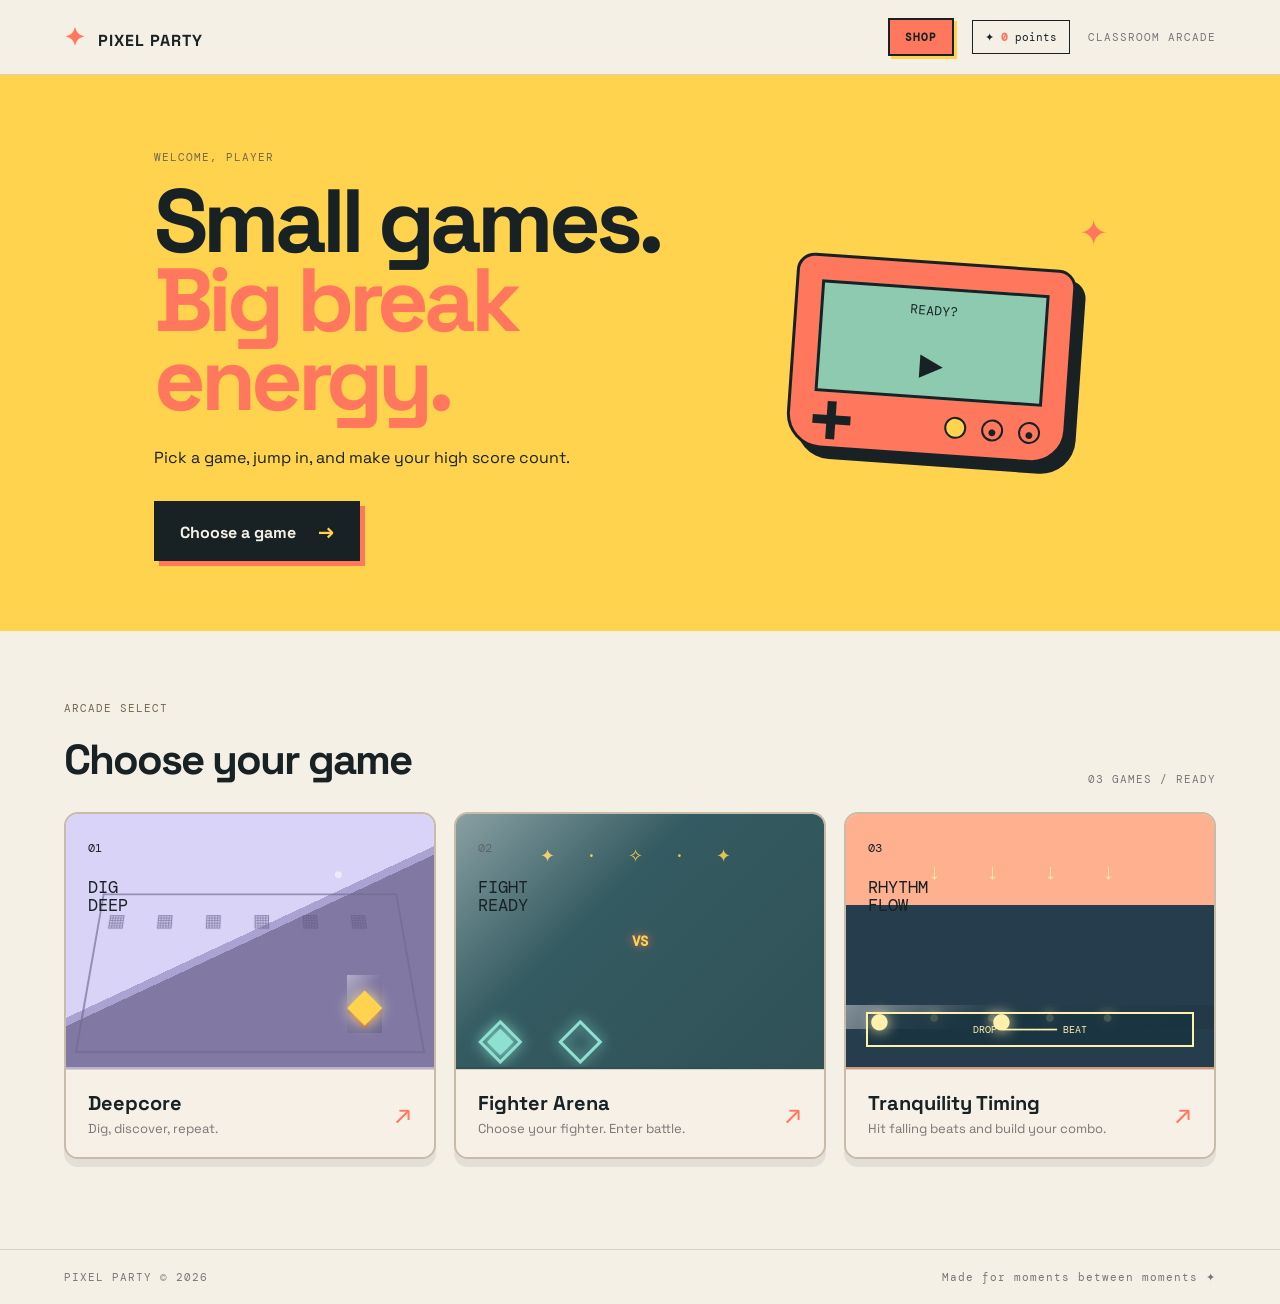
==== commit fc05696c: "Added shop and point and broken link got fixed." ====
--- a/index.html
+++ b/index.html
@@ -3,3 +3,4 @@
 <body><header class="topbar"><a class="logo" href="index.html"><span>✦</span> PIXEL PARTY</a><nav><a class="nav-link" href="shop.html">Shop</a><span class="points-pill">✦ <b data-points>0</b> points</span><span class="school-tag">CLASSROOM ARCADE</span></nav></header>
 <main><section class="cover"><div class="cover-copy"><p class="kicker">WELCOME, PLAYER</p><h1>Small games.<br><i>Big break energy.</i></h1><p class="lede">Pick a game, jump in, and make your high score count.</p><a class="button primary" href="#games">Choose a game <span>→</span></a></div><div class="cover-art"><div class="sun">✦</div><div class="console"><div class="screen"><span>READY?</span><b>▶</b></div><div class="controls"><i></i><em></em><strong>●</strong><strong>●</strong></div></div></div></section>
 <section class="games" id="games"><div class="section-top"><div><p class="kicker">ARCADE SELECT</p><h2>Choose your game</h2></div><span class="count">03 GAMES / READY</span></div><div class="game-grid"><a class="game-card clean-card" href="https://wryan0880-hash.github.io/Deepcore-Cave-Mining/"><div class="art"><span class="art-number">01</span><span class="art-title">DIG<br>DEEP</span><span class="room">◆</span><span class="trash t1">✦</span><span class="broom">⚒</span></div><div class="card-body"><div><h3>Deepcore</h3><p>Dig, discover, repeat.</p></div><span class="go">↗</span></div></a><a class="game-card hide-card" href="game.html?game=fighter"><div class="art fighter-art"><span class="art-number">02</span><span class="art-title">FIGHT<br>READY</span><span class="fighter-a">◆</span><span class="fighter-b">✦</span><b class="vs">VS</b></div><div class="card-body"><div><h3>Fighter Arena</h3><p>Choose your fighter. Enter battle.</p></div><span class="go">↗</span></div></a><a class="game-card maze-card" href="game.html?game=running"><div class="art runner-art"><span class="art-number">03</span><span class="art-title">RHYTHM<br>FLOW</span><span class="runner-a">◆</span><span class="runner-b">✦</span><span class="track">DROP ━━━━━━━━━ BEAT</span></div><div class="card-body"><div><h3>Tranquility Timing</h3><p>Hit falling beats and build your combo.</p></div><span class="go">↗</span></div></a></div></section></main><footer><span>PIXEL PARTY © 2026</span><span>Made for moments between moments ✦</span></footer></body></html>
+<script>document.querySelector('.clean-card')?.setAttribute('href','deepcore/index.html');</script>
--- a/styles.css
+++ b/styles.css
@@ -41,3 +41,15 @@
 .falling-note.hold-note{width:30px!important;height:88px!important;border-radius:17px!important;background:linear-gradient(#fff0ad 0 25px,rgba(255,240,173,.52) 25px 100%)!important;box-shadow:0 0 15px #fff0ad,0 0 25px #91e1c2!important;display:flex;align-items:flex-start;justify-content:center;padding-top:2px;z-index:3}.falling-note.hold-note.holding{animation-play-state:paused;outline:3px solid #91e1c2;outline-offset:3px}
 .falling-note.hold-note{height:var(--hold-height,88px)!important;min-height:var(--hold-height,88px)!important;border-radius:17px!important;background:linear-gradient(#fff0ad 0 25px,rgba(255,240,173,.52) 25px 100%)!important}.falling-note.hold-note.holding{animation-play-state:paused!important}
 .falling-note.hold-note.holding{animation-play-state:running!important}
+.falling-note.hold-note{background:#fff0ad!important;border:3px solid #fff0ad!important;animation-name:beat-fall,hold-dissolve!important;animation-duration:var(--fall-time,1.9s),var(--fall-time,1.9s)!important;animation-timing-function:linear,linear!important;animation-fill-mode:forwards,forwards!important}@keyframes hold-dissolve{0%,62%{opacity:1;filter:none}78%{opacity:.72;filter:blur(1px)}92%{opacity:.28;filter:blur(3px)}100%{opacity:0;filter:blur(6px)}}
+.falling-note.hold-note{animation-name:beat-fall!important;opacity:1!important;filter:none!important;clip-path:inset(0 0 0 0)!important}.falling-note.hold-note.holding{animation-name:beat-fall,hold-consume!important;animation-duration:var(--fall-time,1.9s),var(--hold-duration,.65s)!important;animation-timing-function:linear,linear!important;animation-fill-mode:forwards,forwards!important;opacity:1!important;filter:none!important}@keyframes hold-consume{from{clip-path:inset(0 0 0 0)}to{clip-path:inset(0 0 100% 0)}}
+.falling-note.hold-note.holding{animation-name:beat-fall!important;animation-duration:var(--fall-time,1.9s)!important;clip-path:inset(0 0 0 0)}
+.falling-note.hold-note{background:transparent!important;border:0!important;box-shadow:none!important;padding:0!important;overflow:visible!important;clip-path:none!important}.falling-note.hold-note .hold-tail{position:absolute;left:50%;top:16px;bottom:0;width:18px;background:#fff0ad;border-radius:10px;transform:translateX(-50%) scaleY(1);transform-origin:50% 100%;box-shadow:0 0 14px #fff0ad,0 0 22px #91e1c2;z-index:1}.falling-note.hold-note .hold-head{position:absolute;left:50%;top:0;width:32px;height:32px;display:grid;place-items:center;transform:translateX(-50%);border-radius:50%;background:#fff0ad;color:#245263;box-shadow:0 0 14px #fff0ad;font:20px/1 sans-serif;z-index:2}.falling-note.hold-note.holding{clip-path:none!important}
+.falling-note.hold-note.holding{outline:none!important}.falling-note.hold-note .hold-tail{transition:none!important}
+.falling-note.hold-note .hold-segments{position:absolute;left:50%;top:28px;bottom:0;width:18px;transform:translateX(-50%);display:flex;flex-direction:column;gap:1px;overflow:visible;z-index:1}.falling-note.hold-note .hold-segment{display:block;flex:1;min-height:2px;background:#fff0ad;border-radius:7px;opacity:1;box-shadow:0 0 12px #fff0ad,0 0 18px #91e1c2}.falling-note.hold-note .hold-head{transition:none!important}
+.falling-note.hold-note .hold-segment{flex:0 0 16px!important;height:16px!important;min-height:16px!important}
+.falling-note.hold-note .hold-segments{top:0!important;bottom:28px!important;gap:0!important}.falling-note.hold-note .hold-segment{width:18px!important;height:16px!important;min-height:16px!important;flex:0 0 16px!important;border-radius:2px!important;box-shadow:0 0 10px #fff0ad;background:#fff0ad}.falling-note.hold-note .hold-head{top:auto!important;bottom:0!important}
+.falling-note.hold-note .hold-segments{display:none!important}.falling-note.hold-note .hold-tail{display:block!important;position:absolute;left:50%;top:0!important;bottom:auto!important;width:18px;height:calc(100% - 28px);transform:translateX(-50%);background:#fff0ad;border-radius:2px;box-shadow:0 0 12px #fff0ad,0 0 18px #91e1c2;z-index:1}.falling-note.hold-note .hold-head{top:auto!important;bottom:0!important}
+.topbar .nav-link[href="shop.html"]{display:inline-flex;align-items:center;justify-content:center;padding:10px 15px;border:2px solid var(--ink);background:var(--orange);color:var(--ink);font-weight:700;box-shadow:3px 3px var(--yellow);transition:transform .15s,box-shadow .15s}.topbar .nav-link[href="shop.html"]:hover{transform:translate(-1px,-1px);box-shadow:5px 5px var(--yellow)}.game-page .topbar .nav-link[href="shop.html"]{color:var(--cream);border-color:var(--cream);background:var(--orange);box-shadow:3px 3px var(--yellow)}
+.profile-shop{margin-top:58px}.shop-section-head{display:flex;justify-content:space-between;align-items:end;margin-bottom:20px}.shop-section-head h2{font-size:34px;letter-spacing:-2px;margin:0}.profile-grid{display:grid;grid-template-columns:repeat(5,1fr);gap:14px}.profile-card{padding:14px;border:1px solid var(--line);background:#ebe5da;text-align:center}.profile-art{height:130px;display:grid;place-items:center;border:2px solid var(--ink);font-size:72px;color:var(--cream);text-shadow:0 0 14px currentColor;margin-bottom:14px}.profile-pixel{background:#55627b;color:#fff0ad}.profile-nova{background:#354d86;color:#86d6aa}.profile-rook{background:#315961;color:#ffd34d}.profile-echo{background:#713e55;color:#d8c5ff}.profile-byte{background:#252936;color:#ff775c}.profile-card h3{margin:0 0 5px;font-size:18px}.profile-card p{min-height:36px;margin:0 0 14px;color:#777;font-size:11px;line-height:1.4}.profile-action{width:100%;padding:10px 7px;font:11px 'DM Mono',monospace;box-shadow:3px 3px var(--orange)}.profile-action:disabled{background:#8b918d;color:var(--cream);border-color:#8b918d;box-shadow:none}@media(max-width:760px){.shop-section-head{display:block}.profile-grid{grid-template-columns:repeat(2,1fr)}.profile-art{height:110px;font-size:58px}}
+.game-page .topbar .back[href="index.html"]{display:inline-flex;align-items:center;justify-content:center;padding:10px 14px;border:2px solid var(--cream);background:var(--orange);color:var(--ink);font-weight:700;text-decoration:none;box-shadow:3px 3px var(--yellow);transition:transform .15s,box-shadow .15s}.game-page .topbar .back[href="index.html"]:hover{transform:translate(-1px,-1px);box-shadow:5px 5px var(--yellow)}
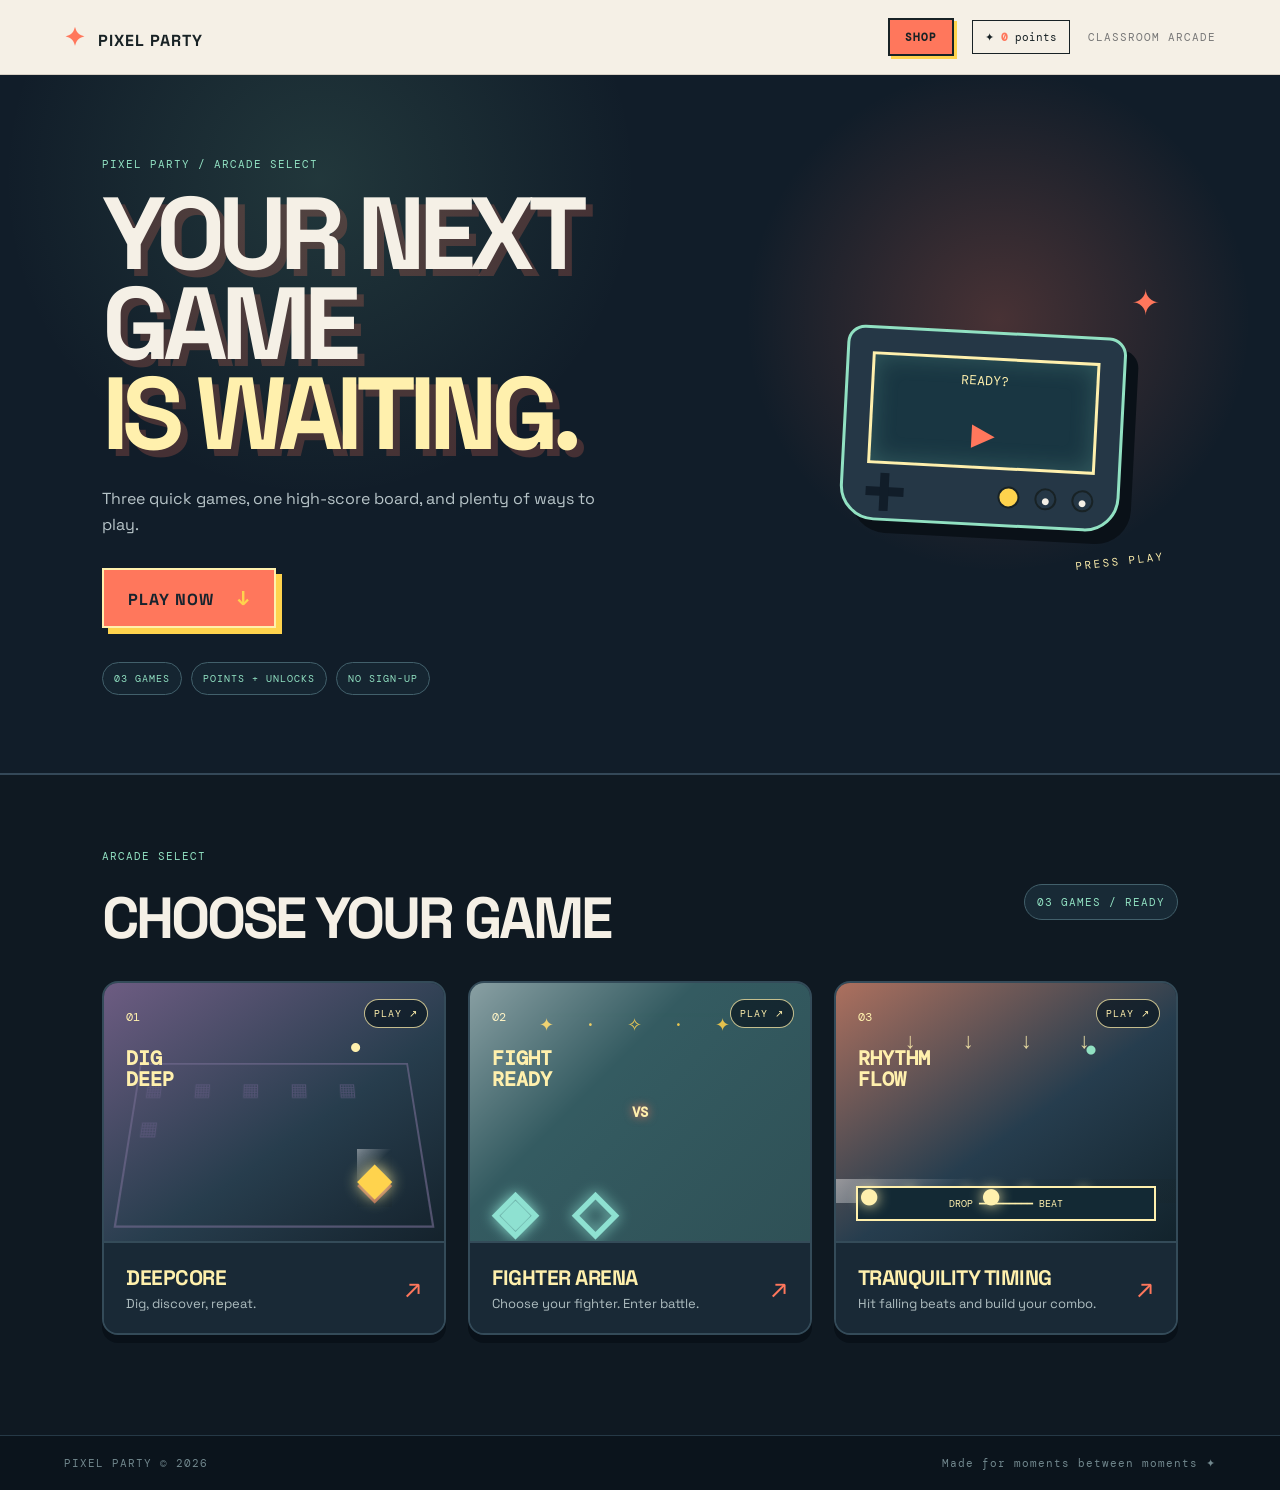
==== commit 4d469f0b: "NEW MENU NO STACATO LANUGAGE" ====
--- a/index.html
+++ b/index.html
@@ -1,6 +1,60 @@
 <!doctype html>
-<html lang="en"><head><meta charset="UTF-8"><meta name="viewport" content="width=device-width,initial-scale=1,maximum-scale=1,user-scalable=no,viewport-fit=cover"><meta name="theme-color" content="#ffd34d"><title>Pixel Party — Classroom Arcade</title><link rel="stylesheet" href="styles.css"><script src="score.js"></script></head>
-<body><header class="topbar"><a class="logo" href="index.html"><span>✦</span> PIXEL PARTY</a><nav><a class="nav-link" href="shop.html">Shop</a><span class="points-pill">✦ <b data-points>0</b> points</span><span class="school-tag">CLASSROOM ARCADE</span></nav></header>
-<main><section class="cover"><div class="cover-copy"><p class="kicker">WELCOME, PLAYER</p><h1>Small games.<br><i>Big break energy.</i></h1><p class="lede">Pick a game, jump in, and make your high score count.</p><a class="button primary" href="#games">Choose a game <span>→</span></a></div><div class="cover-art"><div class="sun">✦</div><div class="console"><div class="screen"><span>READY?</span><b>▶</b></div><div class="controls"><i></i><em></em><strong>●</strong><strong>●</strong></div></div></div></section>
-<section class="games" id="games"><div class="section-top"><div><p class="kicker">ARCADE SELECT</p><h2>Choose your game</h2></div><span class="count">03 GAMES / READY</span></div><div class="game-grid"><a class="game-card clean-card" href="https://wryan0880-hash.github.io/Deepcore-Cave-Mining/"><div class="art"><span class="art-number">01</span><span class="art-title">DIG<br>DEEP</span><span class="room">◆</span><span class="trash t1">✦</span><span class="broom">⚒</span></div><div class="card-body"><div><h3>Deepcore</h3><p>Dig, discover, repeat.</p></div><span class="go">↗</span></div></a><a class="game-card hide-card" href="game.html?game=fighter"><div class="art fighter-art"><span class="art-number">02</span><span class="art-title">FIGHT<br>READY</span><span class="fighter-a">◆</span><span class="fighter-b">✦</span><b class="vs">VS</b></div><div class="card-body"><div><h3>Fighter Arena</h3><p>Choose your fighter. Enter battle.</p></div><span class="go">↗</span></div></a><a class="game-card maze-card" href="game.html?game=running"><div class="art runner-art"><span class="art-number">03</span><span class="art-title">RHYTHM<br>FLOW</span><span class="runner-a">◆</span><span class="runner-b">✦</span><span class="track">DROP ━━━━━━━━━ BEAT</span></div><div class="card-body"><div><h3>Tranquility Timing</h3><p>Hit falling beats and build your combo.</p></div><span class="go">↗</span></div></a></div></section></main><footer><span>PIXEL PARTY © 2026</span><span>Made for moments between moments ✦</span></footer></body></html>
-<script>document.querySelector('.clean-card')?.setAttribute('href','deepcore/index.html');</script>
+<html lang="en">
+<head>
+<meta charset="UTF-8">
+<meta name="viewport" content="width=device-width,initial-scale=1,maximum-scale=1,user-scalable=no,viewport-fit=cover">
+<meta name="theme-color" content="#ffd34d">
+<title>Pixel Party — Classroom Arcade</title>
+<link rel="stylesheet" href="styles.css">
+<script src="score.js"></script>
+</head>
+<body>
+<header class="topbar">
+  <a class="logo" href="index.html"><span>✦</span> PIXEL PARTY</a>
+  <nav>
+    <a class="nav-link" href="shop.html">Shop</a>
+    <span class="points-pill">✦ <b data-points>0</b> points</span>
+    <span class="school-tag">CLASSROOM ARCADE</span>
+  </nav>
+</header>
+<main>
+  <section class="cover">
+    <div class="cover-copy">
+      <p class="kicker">PIXEL PARTY / ARCADE SELECT</p>
+      <h1>Your next game<br><i>is waiting.</i></h1>
+      <p class="lede">Three quick games, one high-score board, and plenty of ways to play.</p>
+      <a class="button primary" href="#games">Play now <span>↓</span></a>
+      <div class="hero-meta"><span>03 GAMES</span><span>POINTS + UNLOCKS</span><span>NO SIGN-UP</span></div>
+    </div>
+    <div class="cover-art">
+      <div class="sun">✦</div>
+      <div class="console">
+        <div class="screen"><span>READY?</span><b>▶</b></div>
+        <div class="controls"><i></i><em></em><strong>●</strong><strong>●</strong></div>
+      </div>
+    </div>
+  </section>
+  <section class="games" id="games">
+    <div class="section-top">
+      <div><p class="kicker">ARCADE SELECT</p><h2>Choose your game</h2></div>
+      <span class="count">03 GAMES / READY</span>
+    </div>
+    <div class="game-grid">
+      <a class="game-card clean-card" href="deepcore/index.html">
+        <div class="art"><span class="art-number">01</span><span class="art-title">DIG<br>DEEP</span><span class="room">◆</span><span class="trash t1">✦</span><span class="broom">⚒</span></div>
+        <div class="card-body"><div><h3>Deepcore</h3><p>Dig, discover, repeat.</p></div><span class="go">↗</span></div>
+      </a>
+      <a class="game-card hide-card" href="game.html?game=fighter">
+        <div class="art fighter-art"><span class="art-number">02</span><span class="art-title">FIGHT<br>READY</span><span class="fighter-a">◆</span><span class="fighter-b">✦</span><b class="vs">VS</b></div>
+        <div class="card-body"><div><h3>Fighter Arena</h3><p>Choose your fighter. Enter battle.</p></div><span class="go">↗</span></div>
+      </a>
+      <a class="game-card maze-card" href="game.html?game=running">
+        <div class="art runner-art"><span class="art-number">03</span><span class="art-title">RHYTHM<br>FLOW</span><span class="runner-a">◆</span><span class="runner-b">✦</span><span class="track">DROP ━━━━━━━━━ BEAT</span></div>
+        <div class="card-body"><div><h3>Tranquility Timing</h3><p>Hit falling beats and build your combo.</p></div><span class="go">↗</span></div>
+      </a>
+    </div>
+  </section>
+</main>
+<footer><span>PIXEL PARTY © 2026</span><span>Made for moments between moments ✦</span></footer>
+</body>
+</html>
--- a/styles.css
+++ b/styles.css
@@ -53,3 +53,4 @@
 .topbar .nav-link[href="shop.html"]{display:inline-flex;align-items:center;justify-content:center;padding:10px 15px;border:2px solid var(--ink);background:var(--orange);color:var(--ink);font-weight:700;box-shadow:3px 3px var(--yellow);transition:transform .15s,box-shadow .15s}.topbar .nav-link[href="shop.html"]:hover{transform:translate(-1px,-1px);box-shadow:5px 5px var(--yellow)}.game-page .topbar .nav-link[href="shop.html"]{color:var(--cream);border-color:var(--cream);background:var(--orange);box-shadow:3px 3px var(--yellow)}
 .profile-shop{margin-top:58px}.shop-section-head{display:flex;justify-content:space-between;align-items:end;margin-bottom:20px}.shop-section-head h2{font-size:34px;letter-spacing:-2px;margin:0}.profile-grid{display:grid;grid-template-columns:repeat(5,1fr);gap:14px}.profile-card{padding:14px;border:1px solid var(--line);background:#ebe5da;text-align:center}.profile-art{height:130px;display:grid;place-items:center;border:2px solid var(--ink);font-size:72px;color:var(--cream);text-shadow:0 0 14px currentColor;margin-bottom:14px}.profile-pixel{background:#55627b;color:#fff0ad}.profile-nova{background:#354d86;color:#86d6aa}.profile-rook{background:#315961;color:#ffd34d}.profile-echo{background:#713e55;color:#d8c5ff}.profile-byte{background:#252936;color:#ff775c}.profile-card h3{margin:0 0 5px;font-size:18px}.profile-card p{min-height:36px;margin:0 0 14px;color:#777;font-size:11px;line-height:1.4}.profile-action{width:100%;padding:10px 7px;font:11px 'DM Mono',monospace;box-shadow:3px 3px var(--orange)}.profile-action:disabled{background:#8b918d;color:var(--cream);border-color:#8b918d;box-shadow:none}@media(max-width:760px){.shop-section-head{display:block}.profile-grid{grid-template-columns:repeat(2,1fr)}.profile-art{height:110px;font-size:58px}}
 .game-page .topbar .back[href="index.html"]{display:inline-flex;align-items:center;justify-content:center;padding:10px 14px;border:2px solid var(--cream);background:var(--orange);color:var(--ink);font-weight:700;text-decoration:none;box-shadow:3px 3px var(--yellow);transition:transform .15s,box-shadow .15s}.game-page .topbar .back[href="index.html"]:hover{transform:translate(-1px,-1px);box-shadow:5px 5px var(--yellow)}
+.cover{position:relative;overflow:hidden;min-height:570px;padding:82px 8vw 78px;background:radial-gradient(circle at 78% 35%,rgba(255,119,92,.23),transparent 23%),radial-gradient(circle at 25% 15%,rgba(134,214,170,.14),transparent 28%),#111d29;color:var(--cream);border-bottom:2px solid #344858}.cover:before{content:'+';position:absolute;inset:-20%;font:280px/1 'DM Mono',monospace;color:rgba(255,255,255,.025);letter-spacing:150px;transform:rotate(-12deg);pointer-events:none}.cover-copy{position:relative;z-index:1;max-width:610px}.cover .kicker{color:#91e1c2}.cover h1{font-size:clamp(58px,8vw,112px);line-height:.88;letter-spacing:-7px;text-transform:uppercase;text-shadow:7px 7px 0 rgba(255,119,92,.22)}.cover h1 i{color:#fff0ad}.cover .lede{color:#b7c4c8;max-width:500px}.cover .button{background:#ff775c;color:#17232d;border-color:#fff0ad;box-shadow:6px 6px #ffd34d;text-transform:uppercase;letter-spacing:1px}.cover .button:hover{transform:translateY(-3px);box-shadow:8px 8px #ffd34d}.hero-meta{display:flex;flex-wrap:wrap;gap:9px;margin-top:34px}.hero-meta span{padding:9px 11px;border:1px solid #42606b;border-radius:999px;color:#91e1c2;background:rgba(24,42,54,.65);font:10px 'DM Mono',monospace;letter-spacing:1px}.cover-art{position:relative;z-index:1}.cover-art:after{content:'PRESS PLAY';position:absolute;right:13px;bottom:8px;color:#fff0ad;font:11px 'DM Mono',monospace;letter-spacing:2px;transform:rotate(-7deg)}.console{background:#253746;border-color:#91e1c2;box-shadow:12px 12px #0a1118;transform:rotate(3deg)}.screen{background:#193642;border-color:#fff0ad;color:#fff0ad;box-shadow:inset 0 0 24px rgba(145,225,194,.22)}.screen b{color:#ff775c}.controls i,.controls i:after{background:#111d29}.controls em{background:#ffd34d}.games{position:relative;padding:74px 8vw 100px;background:#0f1922;color:var(--cream)}.section-top{align-items:center}.section-top .kicker{color:#91e1c2}.section-top h2{font-size:clamp(34px,5vw,58px);letter-spacing:-3px;text-transform:uppercase}.count{padding:10px 12px;border:1px solid #42606b;border-radius:99px;color:#91e1c2;background:#182a36}.game-grid{gap:22px}.game-card{position:relative;border:2px solid #344b59;border-radius:16px;background:#192936;color:var(--cream);box-shadow:0 8px 0 #091119;overflow:hidden}.game-card:before{content:'PLAY ↗';position:absolute;right:16px;top:16px;z-index:5;padding:7px 9px;border:1px solid rgba(255,240,173,.75);border-radius:99px;background:rgba(11,23,32,.72);color:#fff0ad;font:10px 'DM Mono',monospace;letter-spacing:1px}.game-card:hover{transform:translateY(-8px);border-color:#fff0ad;box-shadow:9px 12px 0 #ff775c}.art{height:260px;border-bottom:2px solid #344b59}.clean-card .art{background:radial-gradient(circle at 74% 25%,#fff0ad 0 4px,transparent 5px),linear-gradient(145deg,#6d5c82,#273d4d 58%,#14222c)}.hide-card .art{background:radial-gradient(circle at 25% 25%,#fff0ad 0 3px,transparent 4px),linear-gradient(145deg,#315b61,#172c3d 62%,#111b26)}.maze-card .art{background:radial-gradient(circle at 75% 26%,#91e1c2 0 4px,transparent 5px),linear-gradient(145deg,#ad705e,#263d4e 55%,#12232c)!important}.art-number,.art-title{color:#fff0ad}.art-title{font-size:20px;font-weight:700}.card-body{background:#192936;border-top:0;padding:21px 22px}.card-body h3{color:#fff0ad;font-size:21px;text-transform:uppercase;letter-spacing:-.5px}.card-body p{color:#aebdc0}.go{color:#ff775c}.fighter-art:after{color:#fff0ad}.runner-art:before{color:#fff0ad}.runner-art:after{color:#91e1c2}.runner-art .track{background:#132934;color:#fff0ad;border-color:#fff0ad}.footer,footer{background:#0b141c;border-color:#263946;color:#71878d}@media(max-width:760px){.cover{min-height:610px;padding:58px 7vw 55px}.cover h1{font-size:clamp(52px,15vw,78px);letter-spacing:-4px}.cover-art{height:260px;transform:scale(.86);transform-origin:top left;margin-top:28px}.hero-meta{gap:6px}.hero-meta span{font-size:9px}.games{padding:58px 7vw 75px}.section-top{display:block}.count{display:inline-block;margin-top:15px}.game-card:before{font-size:9px}}
